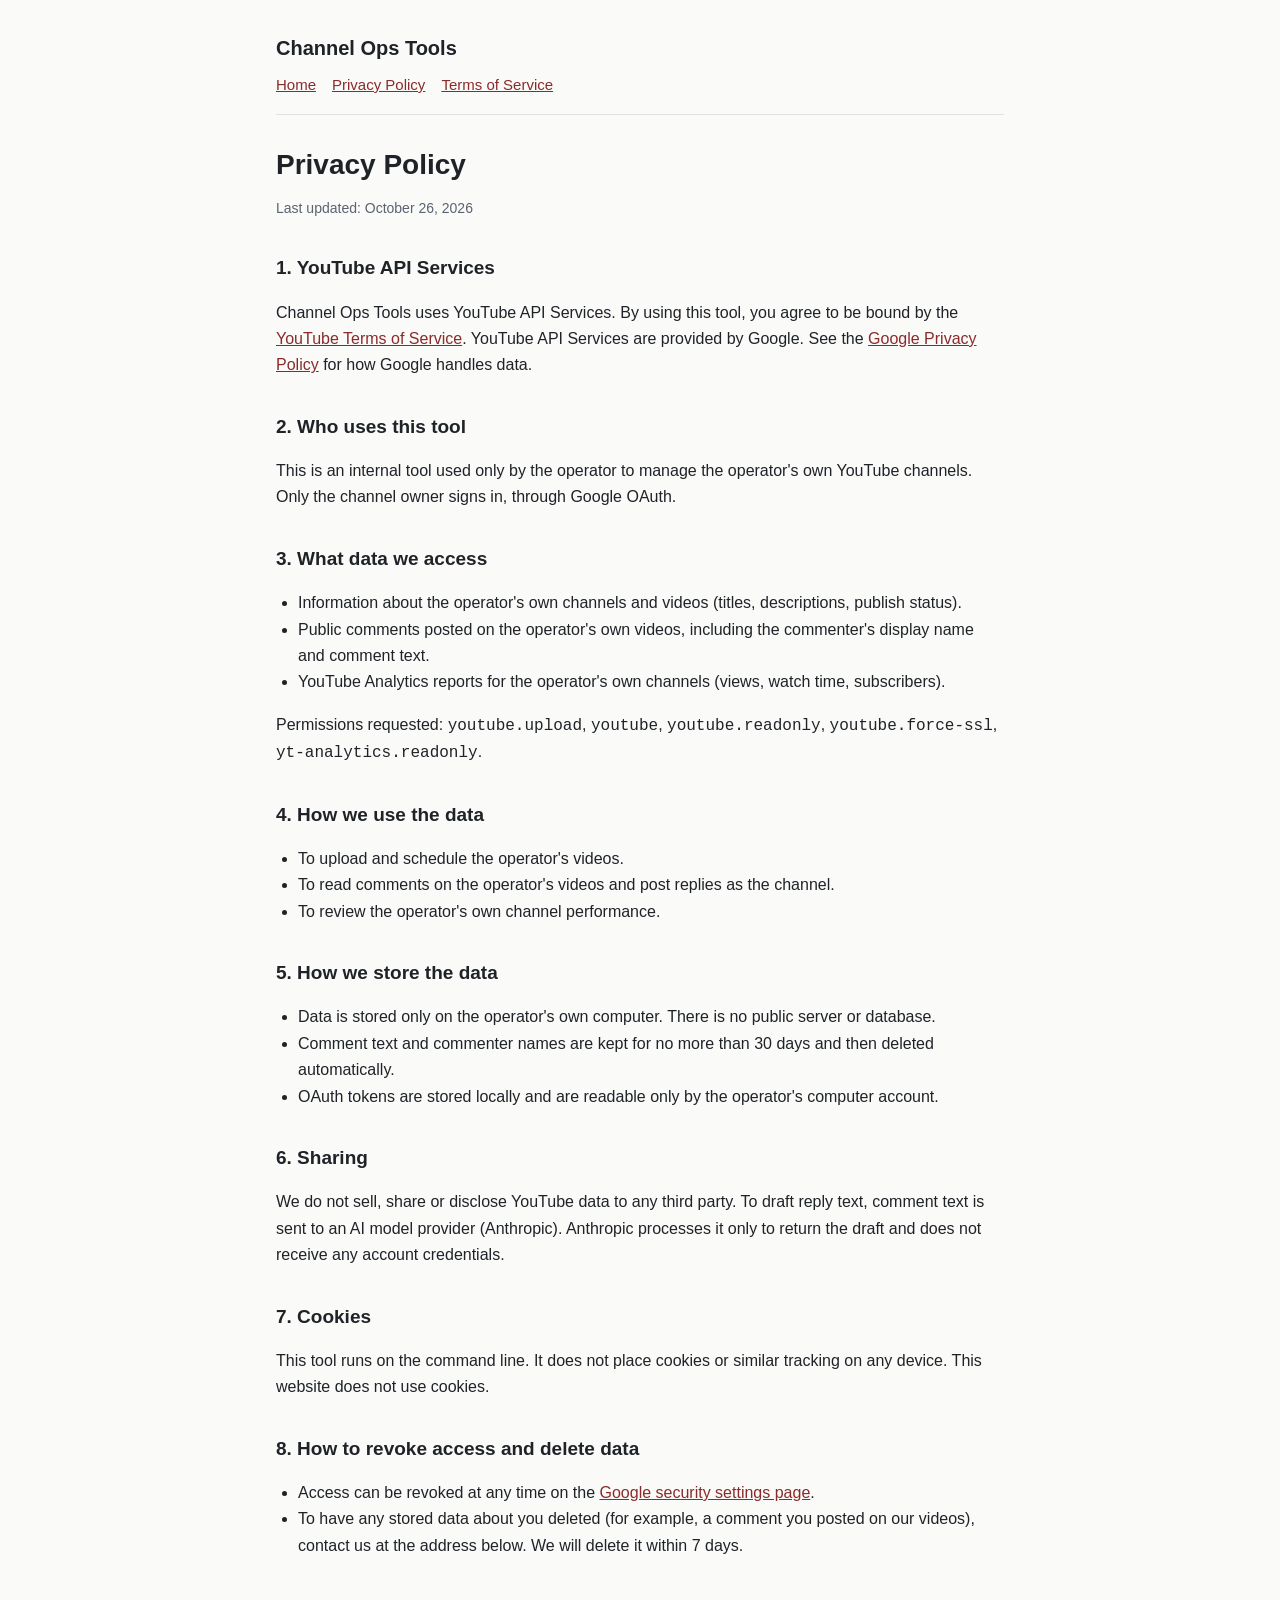
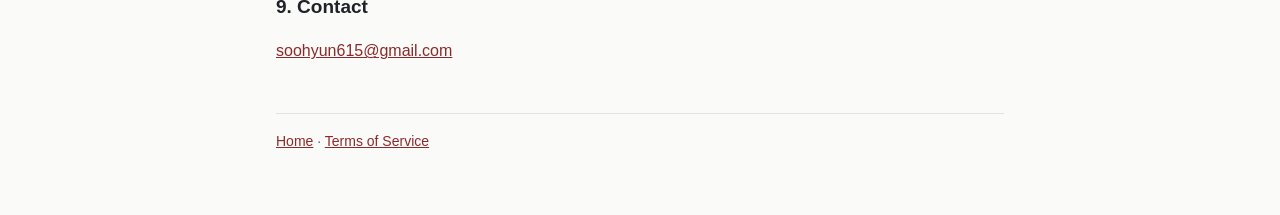
==== privacy.html @ 5298ca90 "Add site: home, privacy policy, terms Co-Authored-By: Claude Opus 5.5 <noreply@anthropic.com>" ====
<!doctype html>
<html lang="en">
<head>
<meta charset="utf-8">
<meta name="viewport" content="width=device-width, initial-scale=1">
<title>Privacy Policy</title>
<link rel="stylesheet" href="style.css">
</head>
<body>
<div class="wrap">
<header>
  <div class="name">Channel Ops Tools</div>
  <nav><a href="./">Home</a><a href="privacy.html">Privacy Policy</a><a href="terms.html">Terms of Service</a></nav>
</header>

<h1>Privacy Policy</h1>
<p class="muted">Last updated: October 26, 2026</p>

<h2>1. YouTube API Services</h2>
<p>Channel Ops Tools uses YouTube API Services. By using this tool, you agree to be bound by the <a href="https://www.youtube.com/t/terms">YouTube Terms of Service</a>. YouTube API Services are provided by Google. See the <a href="https://policies.google.com/privacy">Google Privacy Policy</a> for how Google handles data.</p>

<h2>2. Who uses this tool</h2>
<p>This is an internal tool used only by the operator to manage the operator's own YouTube channels. Only the channel owner signs in, through Google OAuth.</p>

<h2>3. What data we access</h2>
<ul>
  <li>Information about the operator's own channels and videos (titles, descriptions, publish status).</li>
  <li>Public comments posted on the operator's own videos, including the commenter's display name and comment text.</li>
  <li>YouTube Analytics reports for the operator's own channels (views, watch time, subscribers).</li>
</ul>
<p>Permissions requested: <code>youtube.upload</code>, <code>youtube</code>, <code>youtube.readonly</code>, <code>youtube.force-ssl</code>, <code>yt-analytics.readonly</code>.</p>

<h2>4. How we use the data</h2>
<ul>
  <li>To upload and schedule the operator's videos.</li>
  <li>To read comments on the operator's videos and post replies as the channel.</li>
  <li>To review the operator's own channel performance.</li>
</ul>

<h2>5. How we store the data</h2>
<ul>
  <li>Data is stored only on the operator's own computer. There is no public server or database.</li>
  <li>Comment text and commenter names are kept for no more than 30 days and then deleted automatically.</li>
  <li>OAuth tokens are stored locally and are readable only by the operator's computer account.</li>
</ul>

<h2>6. Sharing</h2>
<p>We do not sell, share or disclose YouTube data to any third party. To draft reply text, comment text is sent to an AI model provider (Anthropic). Anthropic processes it only to return the draft and does not receive any account credentials.</p>

<h2>7. Cookies</h2>
<p>This tool runs on the command line. It does not place cookies or similar tracking on any device. This website does not use cookies.</p>

<h2>8. How to revoke access and delete data</h2>
<ul>
  <li>Access can be revoked at any time on the <a href="https://security.google.com/settings/security/permissions">Google security settings page</a>.</li>
  <li>To have any stored data about you deleted (for example, a comment you posted on our videos), contact us at the address below. We will delete it within 7 days.</li>
</ul>

<h2>9. Contact</h2>
<p><a href="mailto:soohyun615@gmail.com">soohyun615@gmail.com</a></p>

<footer>
  <a href="./">Home</a> · <a href="terms.html">Terms of Service</a>
</footer>
</div>
</body>
</html>
---- style.css ----
:root {
  --bg: #fafaf8;
  --text: #1f2328;
  --muted: #5b6370;
  --line: #e3e3de;
  --accent: #8a2b2b;
  --card: #ffffff;
}
@media (prefers-color-scheme: dark) {
  :root {
    --bg: #16181c;
    --text: #e8e8e4;
    --muted: #a3a9b3;
    --line: #2c3036;
    --accent: #e08a8a;
    --card: #1d2025;
  }
}
* { box-sizing: border-box; }
body {
  margin: 0;
  background: var(--bg);
  color: var(--text);
  font: 16px/1.65 -apple-system, BlinkMacSystemFont, "Segoe UI", "Noto Sans KR", sans-serif;
}
.wrap { max-width: 760px; margin: 0 auto; padding: 32px 16px 64px; }
header { border-bottom: 1px solid var(--line); padding-bottom: 16px; margin-bottom: 32px; }
header .name { font-weight: 700; font-size: 20px; }
nav { margin-top: 8px; display: flex; gap: 16px; flex-wrap: wrap; font-size: 15px; }
a { color: var(--accent); }
h1 { font-size: 28px; line-height: 1.3; margin: 0 0 8px; }
h2 { font-size: 19px; margin: 32px 0 8px; }
.muted { color: var(--muted); font-size: 14px; }
.card { background: var(--card); border: 1px solid var(--line); border-radius: 10px; padding: 16px 20px; margin: 16px 0; }
ul { padding-left: 22px; }
footer { border-top: 1px solid var(--line); margin-top: 48px; padding-top: 16px; font-size: 14px; color: var(--muted); }
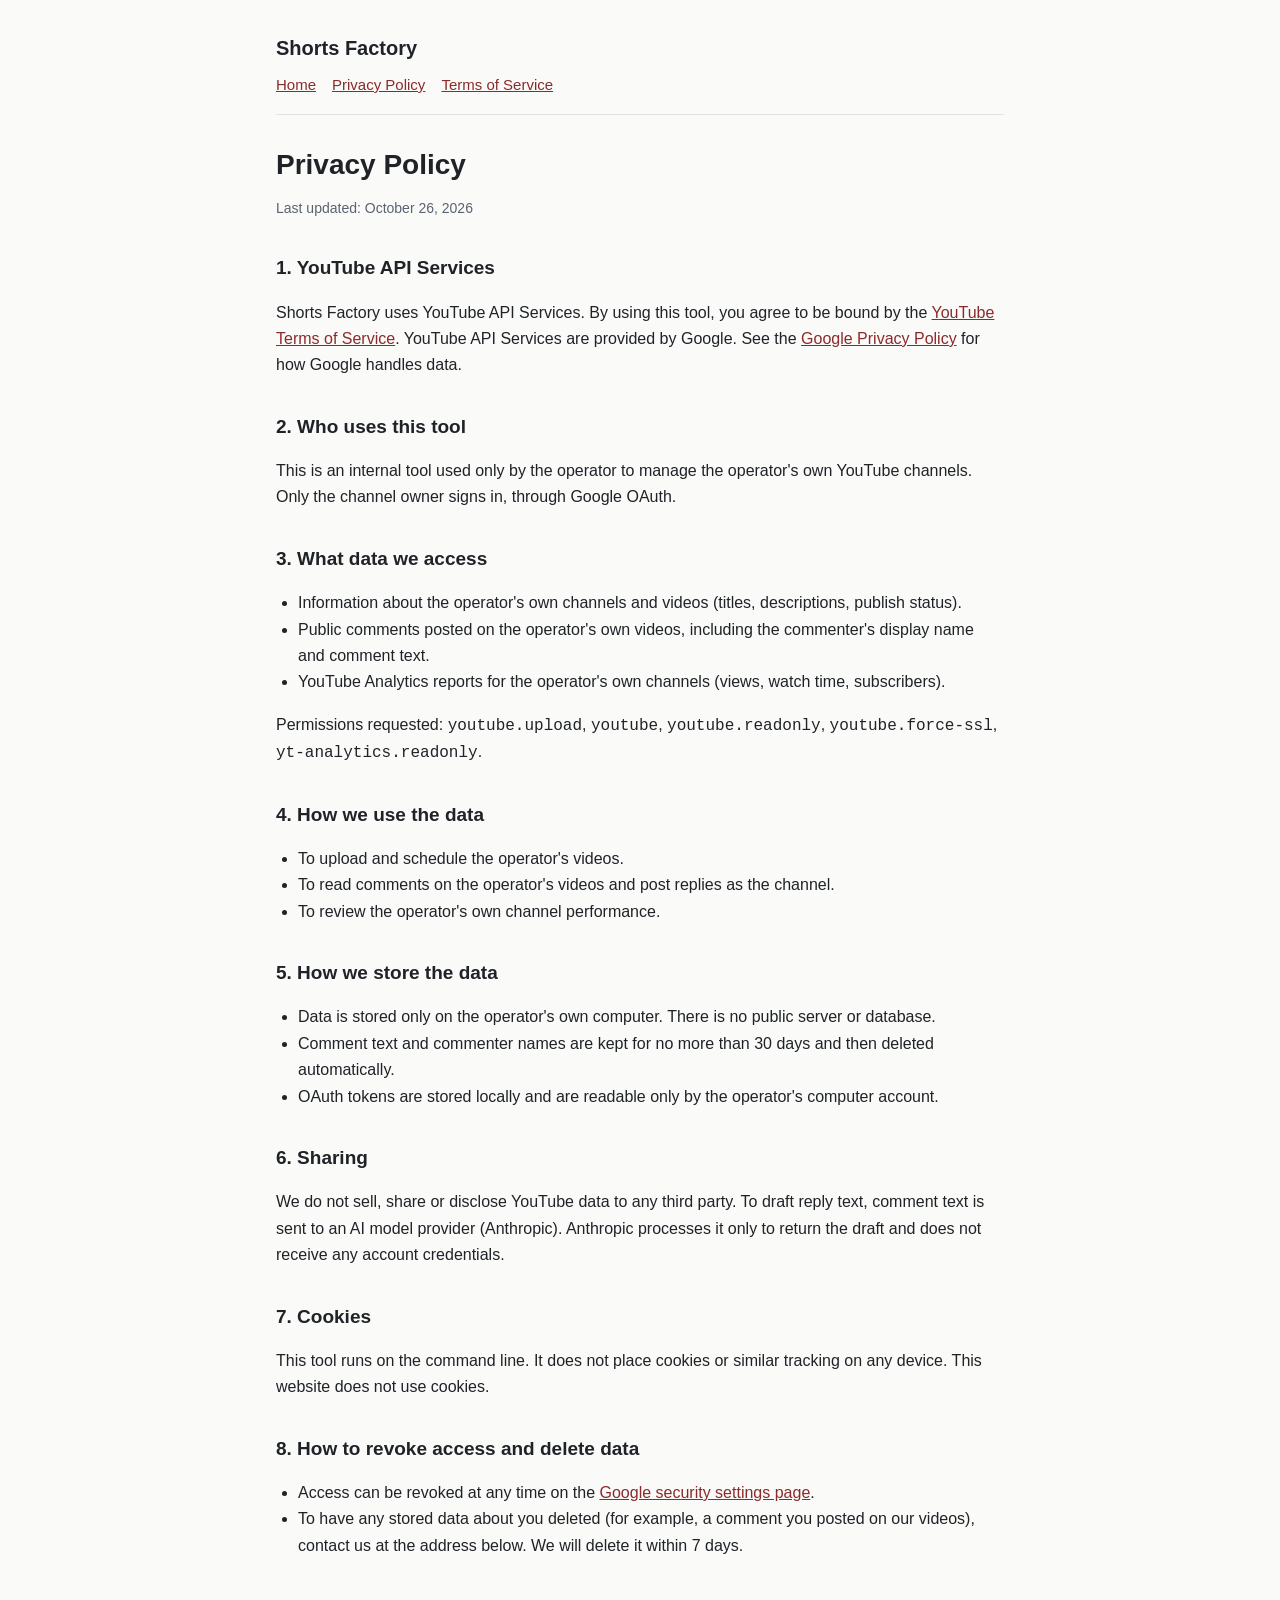
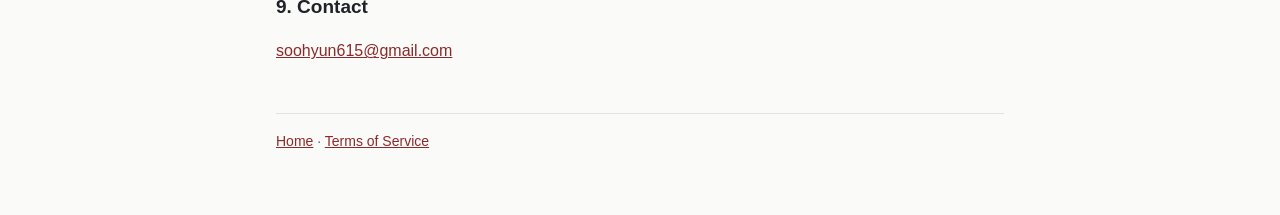
==== commit 6c4ba1e0: "Rename tool to Shorts Factory to match OAuth app name Co-Authored-By: Claude Opus 5.5 <noreply@anthr" ====
--- a/privacy.html
+++ b/privacy.html
@@ -9,7 +9,7 @@
 <body>
 <div class="wrap">
 <header>
-  <div class="name">Channel Ops Tools</div>
+  <div class="name">Shorts Factory</div>
   <nav><a href="./">Home</a><a href="privacy.html">Privacy Policy</a><a href="terms.html">Terms of Service</a></nav>
 </header>
 
@@ -17,7 +17,7 @@
 <p class="muted">Last updated: October 26, 2026</p>
 
 <h2>1. YouTube API Services</h2>
-<p>Channel Ops Tools uses YouTube API Services. By using this tool, you agree to be bound by the <a href="https://www.youtube.com/t/terms">YouTube Terms of Service</a>. YouTube API Services are provided by Google. See the <a href="https://policies.google.com/privacy">Google Privacy Policy</a> for how Google handles data.</p>
+<p>Shorts Factory uses YouTube API Services. By using this tool, you agree to be bound by the <a href="https://www.youtube.com/t/terms">YouTube Terms of Service</a>. YouTube API Services are provided by Google. See the <a href="https://policies.google.com/privacy">Google Privacy Policy</a> for how Google handles data.</p>
 
 <h2>2. Who uses this tool</h2>
 <p>This is an internal tool used only by the operator to manage the operator's own YouTube channels. Only the channel owner signs in, through Google OAuth.</p>
